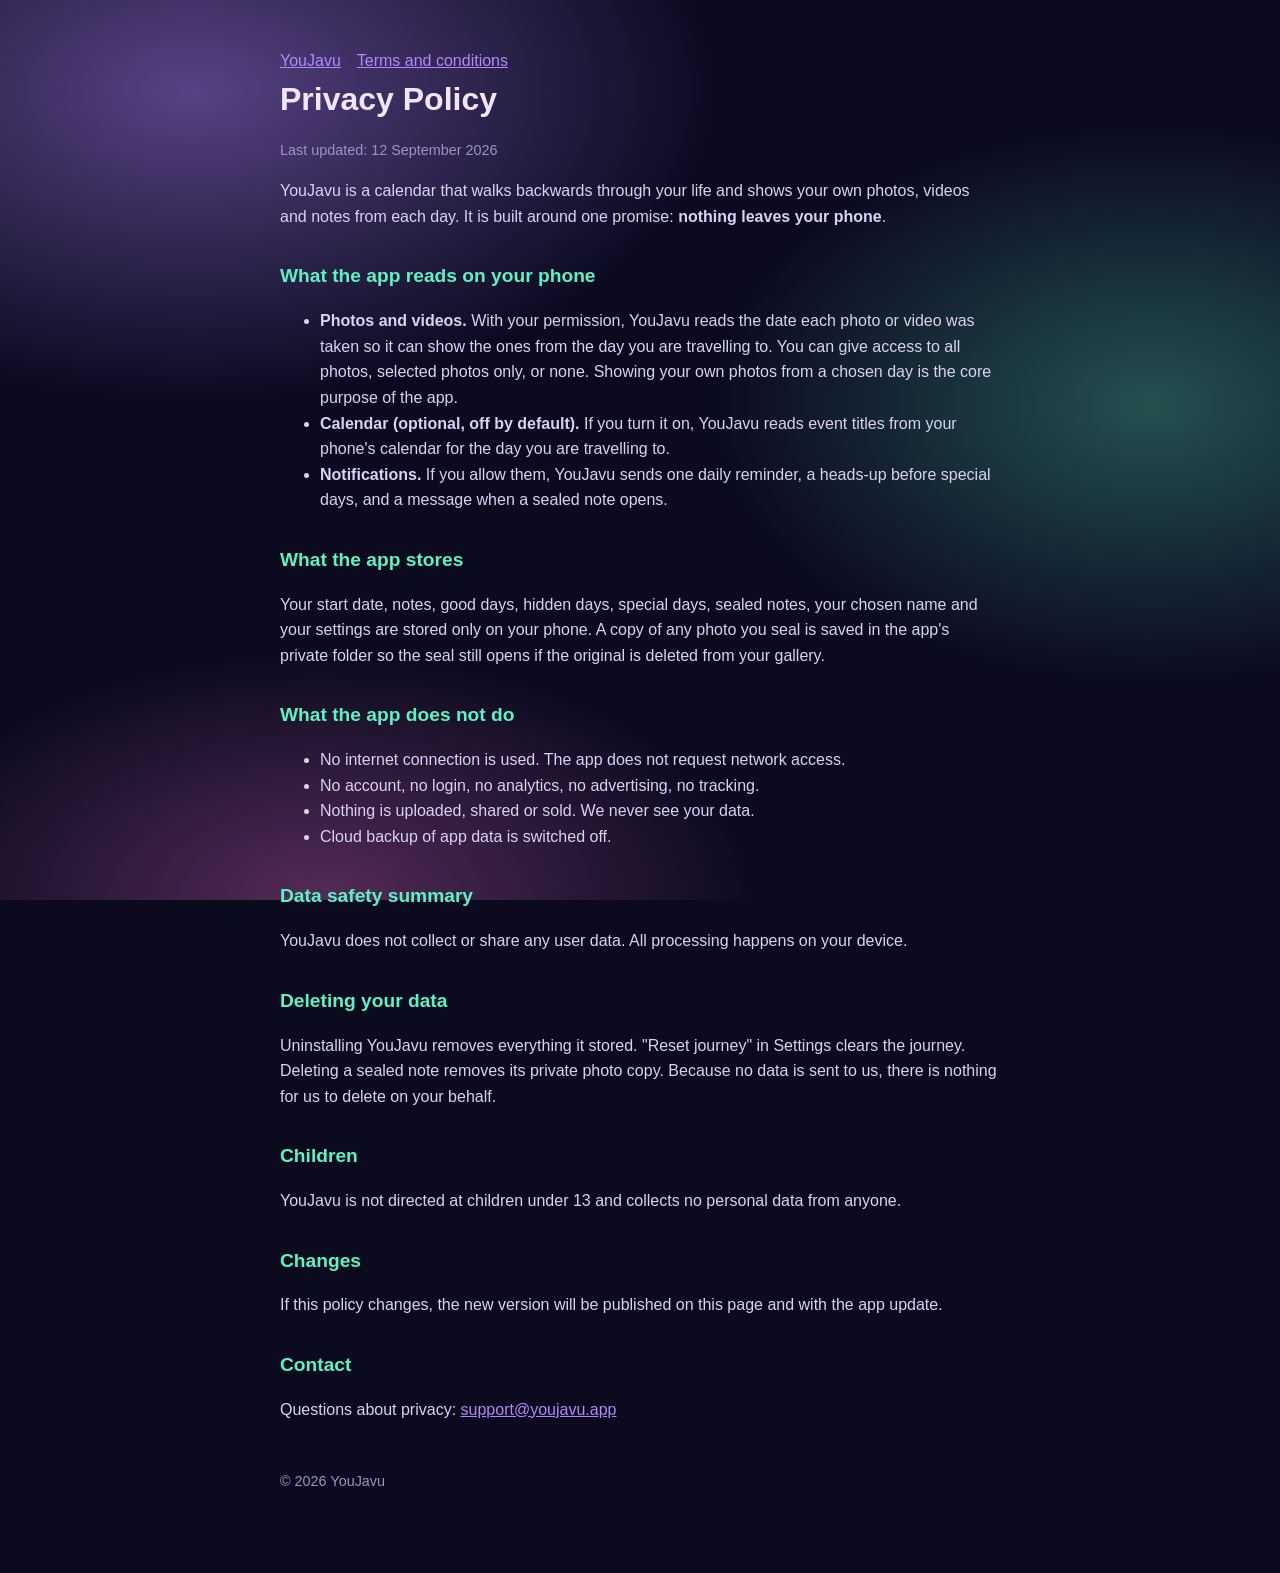
==== privacy.html @ 0ba9f660 "YouJavu website: privacy policy and terms Co-Authored-By: Claude Fable 5.1 <noreply@anthropic.com>" ====
<!doctype html>
<html lang="en">
<head>
<meta charset="utf-8">
<meta name="viewport" content="width=device-width, initial-scale=1">
<title>YouJavu Privacy Policy</title>
<link rel="stylesheet" href="style.css">
</head>
<body>
<div class="glow"></div>
<main>
  <nav><a href="index.html">YouJavu</a><a href="terms.html">Terms and conditions</a></nav>
  <h1>Privacy Policy</h1>
  <p class="updated">Last updated: 12 September 2026</p>
  <p>YouJavu is a calendar that walks backwards through your life and shows your own photos, videos and notes from each day. It is built around one promise: <strong>nothing leaves your phone</strong>.</p>

  <h2>What the app reads on your phone</h2>
  <ul>
    <li><strong>Photos and videos.</strong> With your permission, YouJavu reads the date each photo or video was taken so it can show the ones from the day you are travelling to. You can give access to all photos, selected photos only, or none. Showing your own photos from a chosen day is the core purpose of the app.</li>
    <li><strong>Calendar (optional, off by default).</strong> If you turn it on, YouJavu reads event titles from your phone's calendar for the day you are travelling to.</li>
    <li><strong>Notifications.</strong> If you allow them, YouJavu sends one daily reminder, a heads-up before special days, and a message when a sealed note opens.</li>
  </ul>

  <h2>What the app stores</h2>
  <p>Your start date, notes, good days, hidden days, special days, sealed notes, your chosen name and your settings are stored only on your phone. A copy of any photo you seal is saved in the app's private folder so the seal still opens if the original is deleted from your gallery.</p>

  <h2>What the app does not do</h2>
  <ul>
    <li>No internet connection is used. The app does not request network access.</li>
    <li>No account, no login, no analytics, no advertising, no tracking.</li>
    <li>Nothing is uploaded, shared or sold. We never see your data.</li>
    <li>Cloud backup of app data is switched off.</li>
  </ul>

  <h2>Data safety summary</h2>
  <p>YouJavu does not collect or share any user data. All processing happens on your device.</p>

  <h2>Deleting your data</h2>
  <p>Uninstalling YouJavu removes everything it stored. "Reset journey" in Settings clears the journey. Deleting a sealed note removes its private photo copy. Because no data is sent to us, there is nothing for us to delete on your behalf.</p>

  <h2>Children</h2>
  <p>YouJavu is not directed at children under 13 and collects no personal data from anyone.</p>

  <h2>Changes</h2>
  <p>If this policy changes, the new version will be published on this page and with the app update.</p>

  <h2>Contact</h2>
  <p>Questions about privacy: <a href="mailto:support@youjavu.app">support@youjavu.app</a></p>
  <footer>© 2026 YouJavu</footer>
</main>
</body>
</html>
---- style.css ----
:root { color-scheme: dark; }
body { margin: 0; font-family: -apple-system, "Segoe UI", Roboto, Helvetica, Arial, sans-serif; background: #0B0A1F; color: #EDE8FF; line-height: 1.6; }
.glow { position: fixed; inset: 0; z-index: -1; background:
  radial-gradient(60% 50% at 15% 10%, rgba(179,136,255,.45), transparent 70%),
  radial-gradient(50% 45% at 90% 45%, rgba(94,242,195,.3), transparent 70%),
  radial-gradient(50% 40% at 25% 100%, rgba(255,122,217,.3), transparent 70%); }
main { max-width: 720px; margin: 0 auto; padding: 48px 24px 80px; }
h1 { font-size: 2rem; margin: 0 0 .25rem; }
h2 { font-size: 1.2rem; margin-top: 2rem; color: #5EF2C3; }
p, li { color: #D9D2F5; }
a { color: #B388FF; }
.tag { color: #5EF2C3; margin-top: 0; }
.updated { color: #9C93C4; font-size: .9rem; }
nav a { margin-right: 16px; }
footer { margin-top: 48px; color: #9C93C4; font-size: .9rem; }
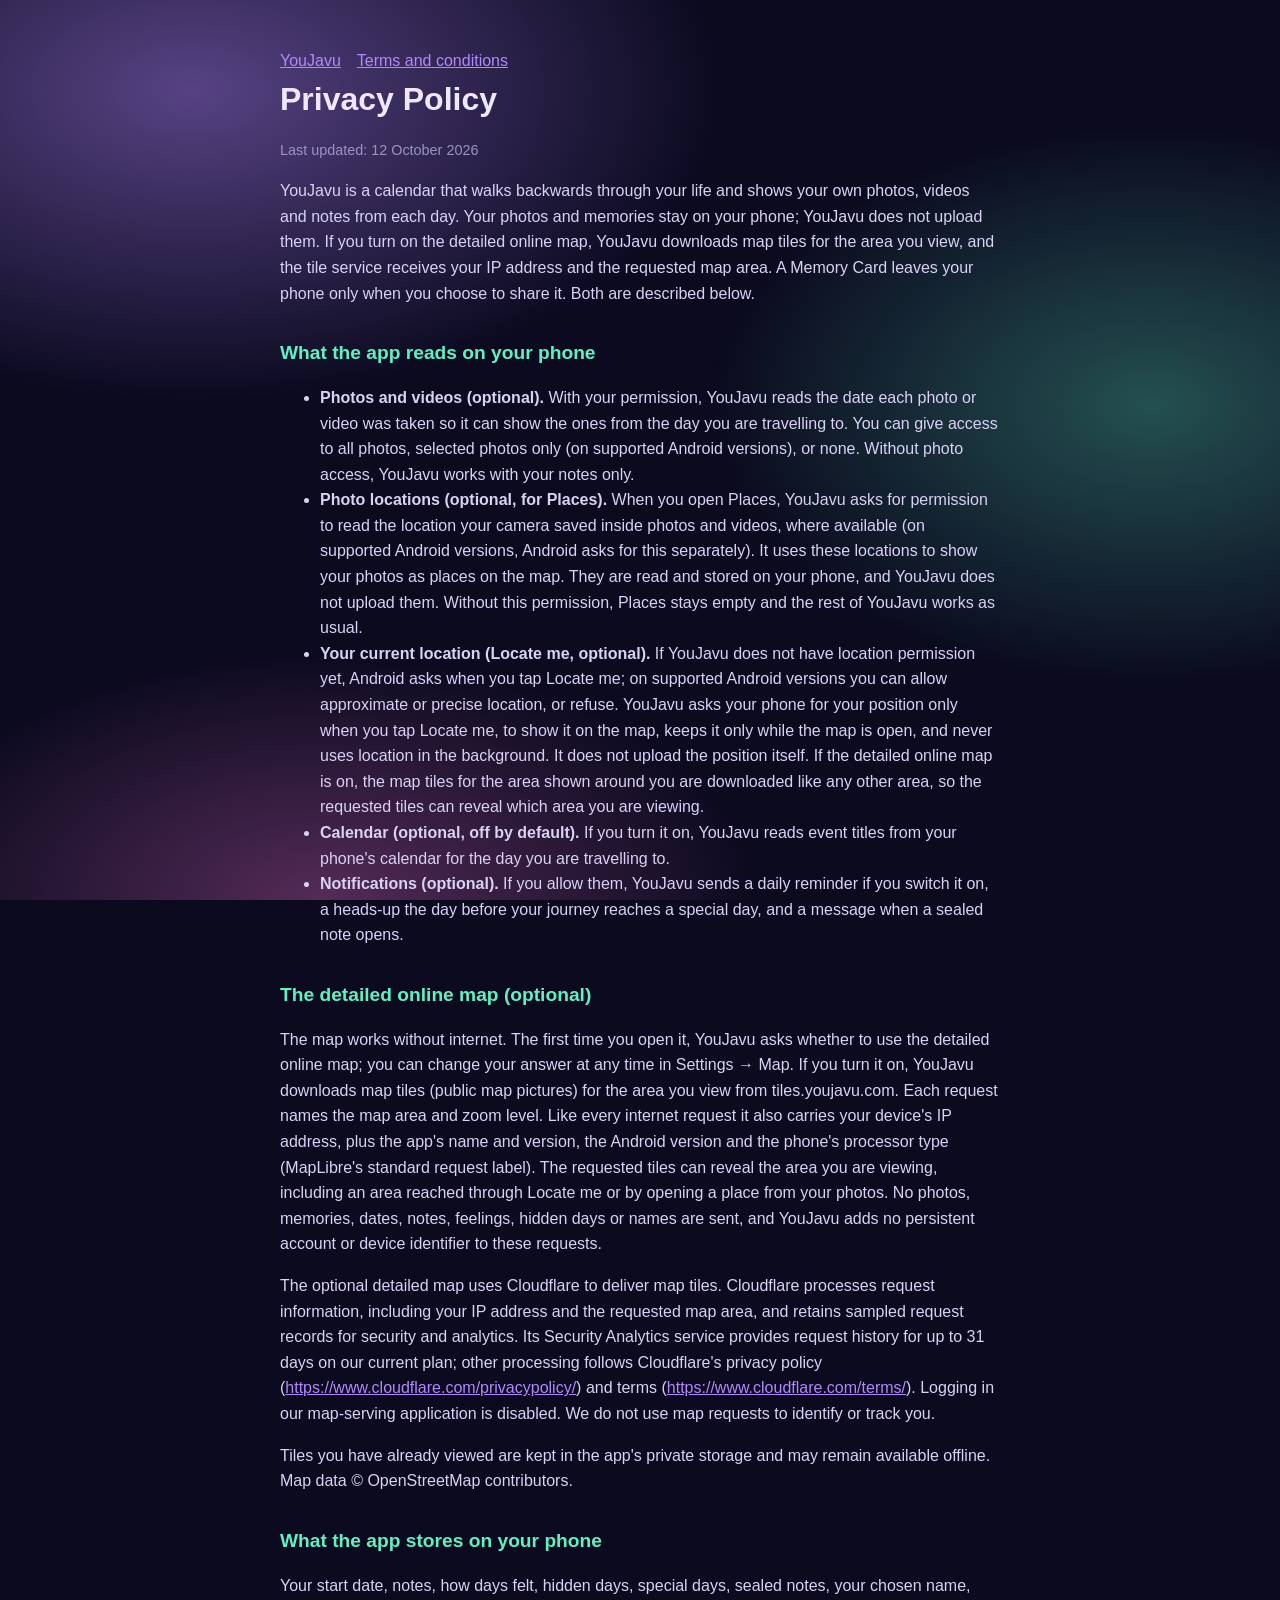
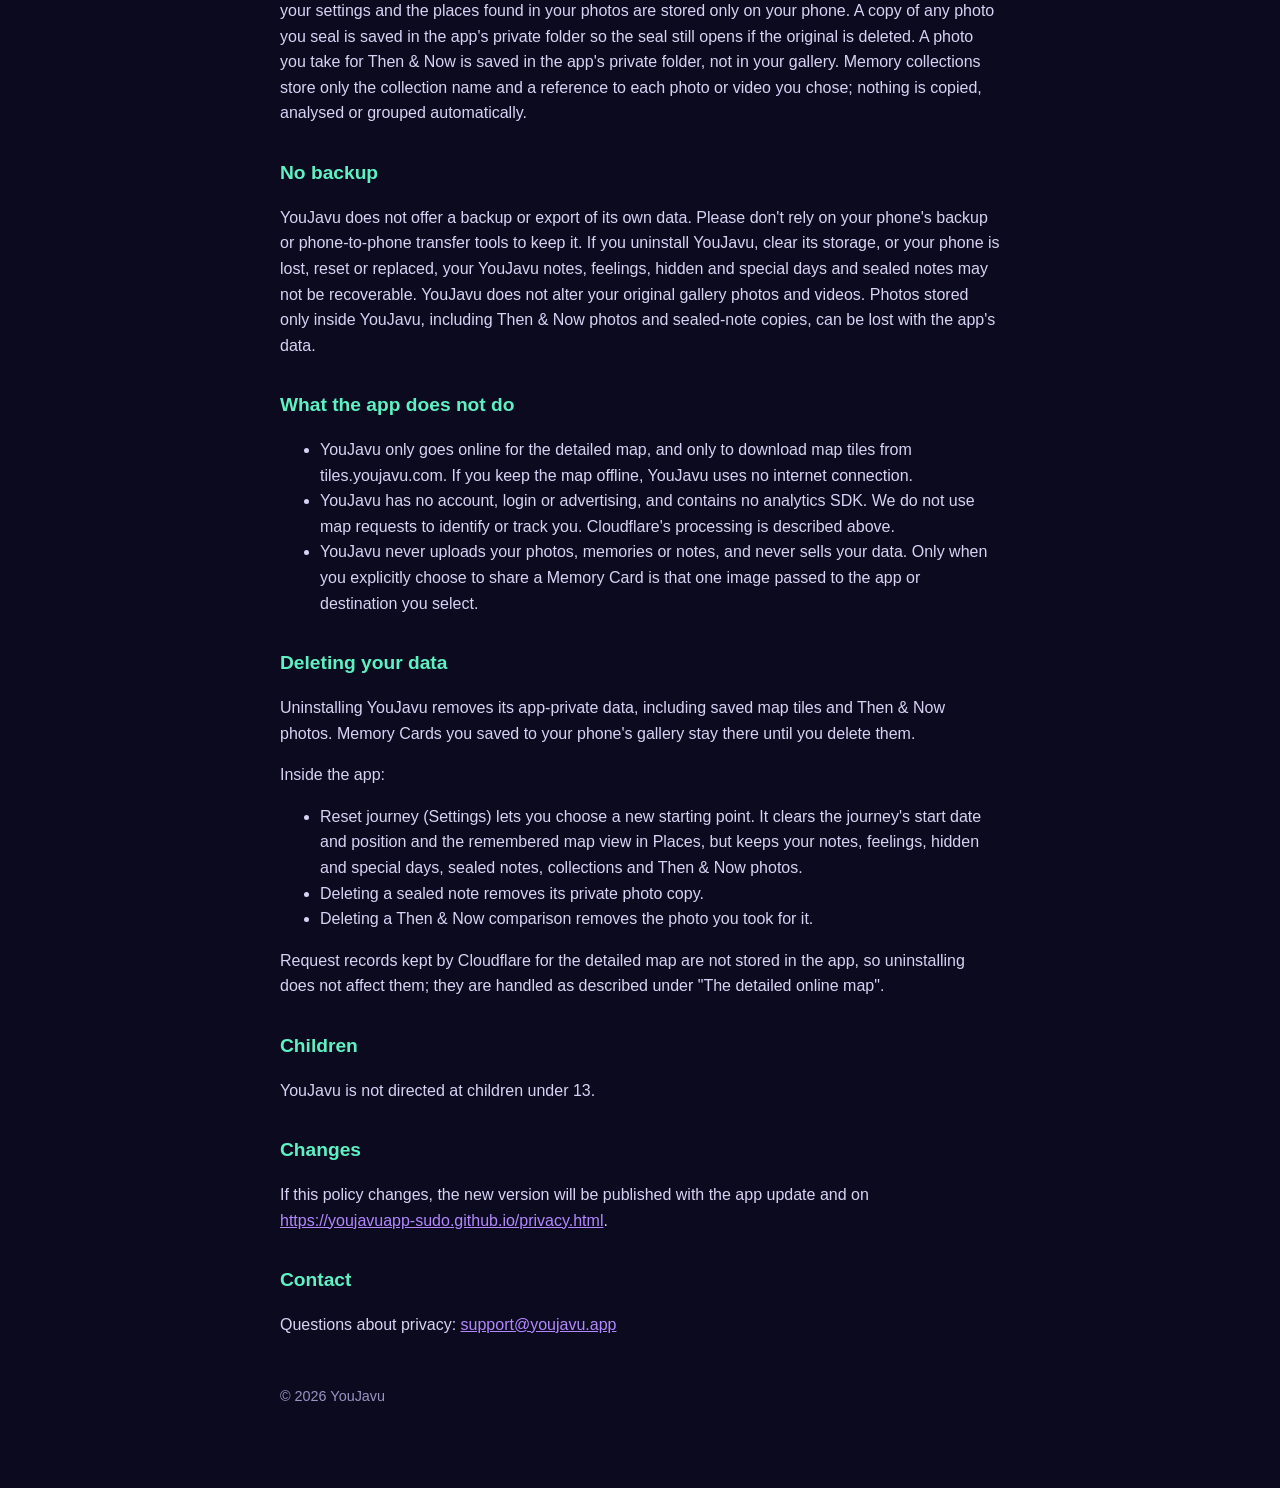
==== commit 24b5076c: "V1 privacy policy, terms and home page" ====
--- a/privacy.html
+++ b/privacy.html
@@ -11,38 +11,51 @@
 <main>
   <nav><a href="index.html">YouJavu</a><a href="terms.html">Terms and conditions</a></nav>
   <h1>Privacy Policy</h1>
-  <p class="updated">Last updated: 12 September 2026</p>
-  <p>YouJavu is a calendar that walks backwards through your life and shows your own photos, videos and notes from each day. It is built around one promise: <strong>nothing leaves your phone</strong>.</p>
+  <p class="updated">Last updated: 12 October 2026</p>
+  <p>YouJavu is a calendar that walks backwards through your life and shows your own photos, videos and notes from each day. Your photos and memories stay on your phone; YouJavu does not upload them. If you turn on the detailed online map, YouJavu downloads map tiles for the area you view, and the tile service receives your IP address and the requested map area. A Memory Card leaves your phone only when you choose to share it. Both are described below.</p>
 
   <h2>What the app reads on your phone</h2>
   <ul>
-    <li><strong>Photos and videos.</strong> With your permission, YouJavu reads the date each photo or video was taken so it can show the ones from the day you are travelling to. You can give access to all photos, selected photos only, or none. Showing your own photos from a chosen day is the core purpose of the app.</li>
+    <li><strong>Photos and videos (optional).</strong> With your permission, YouJavu reads the date each photo or video was taken so it can show the ones from the day you are travelling to. You can give access to all photos, selected photos only (on supported Android versions), or none. Without photo access, YouJavu works with your notes only.</li>
+    <li><strong>Photo locations (optional, for Places).</strong> When you open Places, YouJavu asks for permission to read the location your camera saved inside photos and videos, where available (on supported Android versions, Android asks for this separately). It uses these locations to show your photos as places on the map. They are read and stored on your phone, and YouJavu does not upload them. Without this permission, Places stays empty and the rest of YouJavu works as usual.</li>
+    <li><strong>Your current location (Locate me, optional).</strong> If YouJavu does not have location permission yet, Android asks when you tap Locate me; on supported Android versions you can allow approximate or precise location, or refuse. YouJavu asks your phone for your position only when you tap Locate me, to show it on the map, keeps it only while the map is open, and never uses location in the background. It does not upload the position itself. If the detailed online map is on, the map tiles for the area shown around you are downloaded like any other area, so the requested tiles can reveal which area you are viewing.</li>
     <li><strong>Calendar (optional, off by default).</strong> If you turn it on, YouJavu reads event titles from your phone's calendar for the day you are travelling to.</li>
-    <li><strong>Notifications.</strong> If you allow them, YouJavu sends one daily reminder, a heads-up before special days, and a message when a sealed note opens.</li>
+    <li><strong>Notifications (optional).</strong> If you allow them, YouJavu sends a daily reminder if you switch it on, a heads-up the day before your journey reaches a special day, and a message when a sealed note opens.</li>
   </ul>
 
-  <h2>What the app stores</h2>
-  <p>Your start date, notes, good days, hidden days, special days, sealed notes, your chosen name and your settings are stored only on your phone. A copy of any photo you seal is saved in the app's private folder so the seal still opens if the original is deleted from your gallery.</p>
+  <h2>The detailed online map (optional)</h2>
+  <p>The map works without internet. The first time you open it, YouJavu asks whether to use the detailed online map; you can change your answer at any time in Settings → Map. If you turn it on, YouJavu downloads map tiles (public map pictures) for the area you view from tiles.youjavu.com. Each request names the map area and zoom level. Like every internet request it also carries your device's IP address, plus the app's name and version, the Android version and the phone's processor type (MapLibre's standard request label). The requested tiles can reveal the area you are viewing, including an area reached through Locate me or by opening a place from your photos. No photos, memories, dates, notes, feelings, hidden days or names are sent, and YouJavu adds no persistent account or device identifier to these requests.</p>
+  <p>The optional detailed map uses Cloudflare to deliver map tiles. Cloudflare processes request information, including your IP address and the requested map area, and retains sampled request records for security and analytics. Its Security Analytics service provides request history for up to 31 days on our current plan; other processing follows Cloudflare's privacy policy (<a href="https://www.cloudflare.com/privacypolicy/">https://www.cloudflare.com/privacypolicy/</a>) and terms (<a href="https://www.cloudflare.com/terms/">https://www.cloudflare.com/terms/</a>). Logging in our map-serving application is disabled. We do not use map requests to identify or track you.</p>
+  <p>Tiles you have already viewed are kept in the app's private storage and may remain available offline. Map data © OpenStreetMap contributors.</p>
+
+  <h2>What the app stores on your phone</h2>
+  <p>Your start date, notes, how days felt, hidden days, special days, sealed notes, your chosen name, your settings and the places found in your photos are stored only on your phone. A copy of any photo you seal is saved in the app's private folder so the seal still opens if the original is deleted. A photo you take for Then &amp; Now is saved in the app's private folder, not in your gallery. Memory collections store only the collection name and a reference to each photo or video you chose; nothing is copied, analysed or grouped automatically.</p>
+
+  <h2>No backup</h2>
+  <p>YouJavu does not offer a backup or export of its own data. Please don't rely on your phone's backup or phone-to-phone transfer tools to keep it. If you uninstall YouJavu, clear its storage, or your phone is lost, reset or replaced, your YouJavu notes, feelings, hidden and special days and sealed notes may not be recoverable. YouJavu does not alter your original gallery photos and videos. Photos stored only inside YouJavu, including Then &amp; Now photos and sealed-note copies, can be lost with the app's data.</p>
 
   <h2>What the app does not do</h2>
   <ul>
-    <li>No internet connection is used. The app does not request network access.</li>
-    <li>No account, no login, no analytics, no advertising, no tracking.</li>
-    <li>Nothing is uploaded, shared or sold. We never see your data.</li>
-    <li>Cloud backup of app data is switched off.</li>
+    <li>YouJavu only goes online for the detailed map, and only to download map tiles from tiles.youjavu.com. If you keep the map offline, YouJavu uses no internet connection.</li>
+    <li>YouJavu has no account, login or advertising, and contains no analytics SDK. We do not use map requests to identify or track you. Cloudflare's processing is described above.</li>
+    <li>YouJavu never uploads your photos, memories or notes, and never sells your data. Only when you explicitly choose to share a Memory Card is that one image passed to the app or destination you select.</li>
   </ul>
 
-  <h2>Data safety summary</h2>
-  <p>YouJavu does not collect or share any user data. All processing happens on your device.</p>
-
   <h2>Deleting your data</h2>
-  <p>Uninstalling YouJavu removes everything it stored. "Reset journey" in Settings clears the journey. Deleting a sealed note removes its private photo copy. Because no data is sent to us, there is nothing for us to delete on your behalf.</p>
+  <p>Uninstalling YouJavu removes its app-private data, including saved map tiles and Then &amp; Now photos. Memory Cards you saved to your phone's gallery stay there until you delete them.</p>
+  <p>Inside the app:</p>
+  <ul>
+    <li>Reset journey (Settings) lets you choose a new starting point. It clears the journey's start date and position and the remembered map view in Places, but keeps your notes, feelings, hidden and special days, sealed notes, collections and Then &amp; Now photos.</li>
+    <li>Deleting a sealed note removes its private photo copy.</li>
+    <li>Deleting a Then &amp; Now comparison removes the photo you took for it.</li>
+  </ul>
+  <p>Request records kept by Cloudflare for the detailed map are not stored in the app, so uninstalling does not affect them; they are handled as described under "The detailed online map".</p>
 
   <h2>Children</h2>
-  <p>YouJavu is not directed at children under 13 and collects no personal data from anyone.</p>
+  <p>YouJavu is not directed at children under 13.</p>
 
   <h2>Changes</h2>
-  <p>If this policy changes, the new version will be published on this page and with the app update.</p>
+  <p>If this policy changes, the new version will be published with the app update and on <a href="https://youjavuapp-sudo.github.io/privacy.html">https://youjavuapp-sudo.github.io/privacy.html</a>.</p>
 
   <h2>Contact</h2>
   <p>Questions about privacy: <a href="mailto:support@youjavu.app">support@youjavu.app</a></p>
